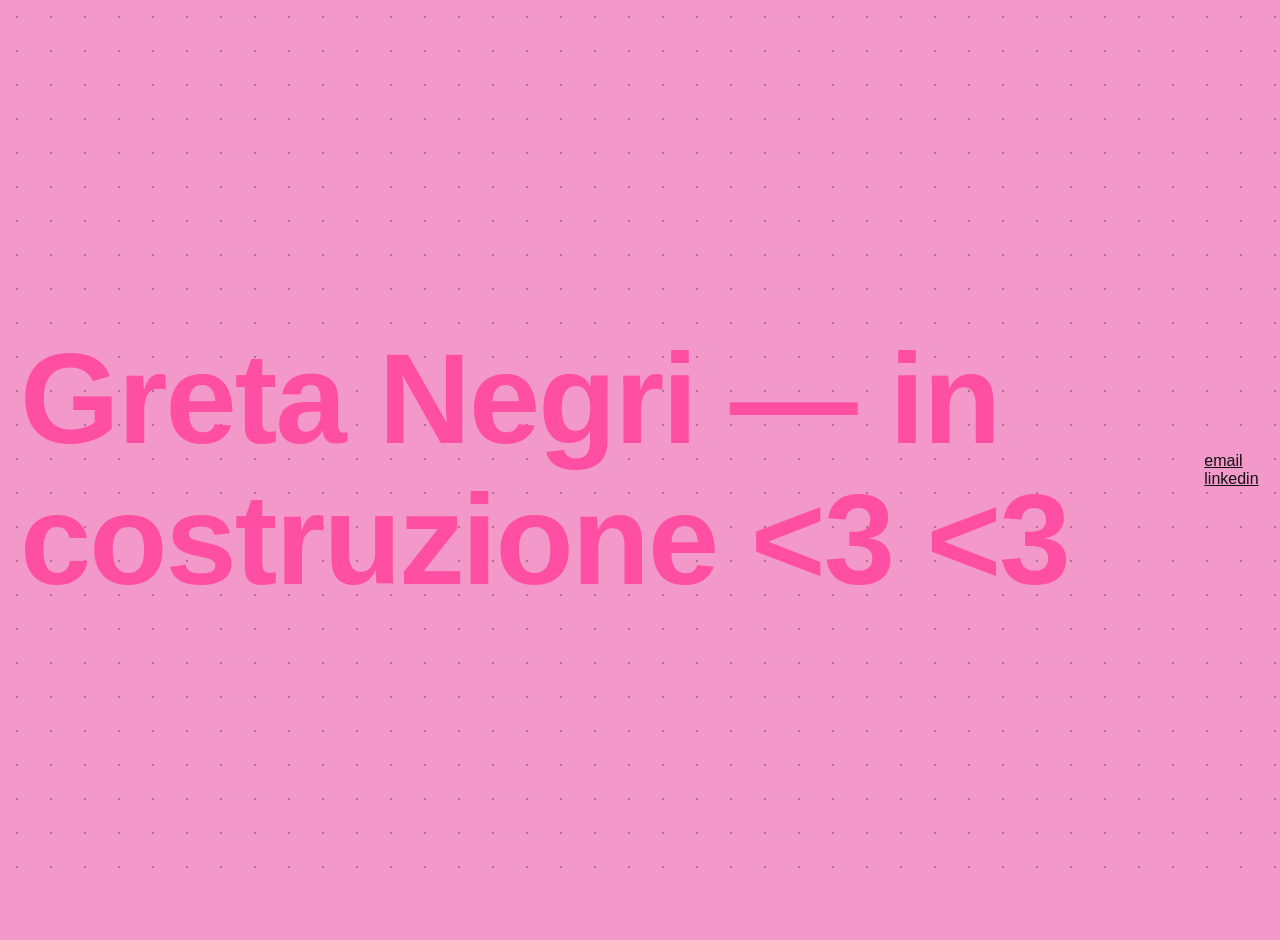
==== index.html @ 96a3d9b1 "pagina in costruzione" ====
<!doctype html>
<html lang="it">
  <head>
    <meta charset="UTF-8" />
    <meta name="viewport" content="width=device-width, initial-scale=1.0" />

    <link rel="stylesheet" href="./src/css/index.css" />
    <title>Greta Negri — in costruzione</title>

    <style>
      body {
        background-color: var(--color-pink-medium);
        color: var(--color-pink);
        font-weight: 500;
      }

      div {
        display: flex;
        align-items: center;
        justify-content: center;
        min-height: 100vh;
      }

      h1 {
        font-size: 8rem;
        letter-spacing: -0.015em;
        line-height: 1.1;
      }

      .contatti a {
        color: var(--color-text);

        transition: color 0.2s ease;
      }

      .contatti a:hover {
        color: var(--color-pink);
      }

      .contatti [aria-current="page"] {
        opacity: 0.5; /* la pagina corrente, smorzata */
      }

      @media (max-width: 600px) {
        h1 {
          font-size: 2rem;
        }
      }
    </style>
  </head>

  <body>
    <div>
      <h1>Greta Negri — in costruzione &lt;3 &lt;3</h1>
      <p class="contatti">
        <a href="mailto:gretanegri.dev@gmail.com">email</a>
        <a
          href="https://linkedin.com/in/gretanegri"
          target="_blank"
          rel="noopener"
          >linkedin</a
        >
      </p>
    </div>
  </body>
</html>
---- src/css/index.css ----
/* TOKENS */
:root {
  --color-bg: #f7f5f0;
  --color-text: #111111;
  --color-pink: #ff4fa3;
  --color-pink-light: #ffd6ec;
  --color-pink-medium: #f299c9;
  --color-muted: #8a8a85;
  --dot-color: var(--color-pink);
  --dot-halo: rgba(255, 79, 163, 0.5);
  --font-main: "Switzer", "Helvetica Neue", Helvetica, Arial, sans-serif;
  --indent: 8.75rem;
}

/* FONTS */
@font-face {
  font-family: "Switzer";
  src: url("../../assets/fonts/Switzer-Regular.woff2") format("woff2");
  font-weight: 400; /* Regular */
  font-style: normal;
  font-display: swap;
}
@font-face {
  font-family: "Switzer";
  src: url("../../assets/fonts/Switzer-Medium.woff2") format("woff2");
  font-weight: 500; /* Medium */
  font-style: normal;
  font-display: swap;
}

/* --- RESET --- */
*,
*::before,
*::after {
  box-sizing: border-box;
}

html {
  font-family: var(--font-main);
  margin: 20px;
  scroll-behavior: smooth;
}

body {
  margin: 0;
  padding: 0;
  background-color: var(--color-bg);
  background-image: radial-gradient(
    rgba(17, 17, 17, 0.3) 0.75px,
    transparent 0.75px
  );
  background-size: 34px 34px;
  background-attachment: fixed;
}

nav ul {
  list-style: none;
  padding: 0;
  margin: 0;
}

h1,
h2,
h3,
p,
figure {
  margin: 0;
}

::selection {
  background-color: var(--color-pink-light);
  color: var(--color-pink);
}

/* ---METADATA BAR --- */
.header-info {
  position: fixed;
  top: 20px;
  left: 20px;
  right: 20px;
  z-index: 10;
  mix-blend-mode: difference;
  text-decoration: none;
  color: var(--color-text);
}

.header-info p {
  max-width: 15rem;
  color: #fff;
}

/* SHARED: METADATA BAR + FOOTER */
.header-info,
.footer {
  display: flex;
  justify-content: space-between;
}

.header-info p,
.footer p {
  font-size: 0.5rem;
  line-height: 1.125;
  font-weight: 500;
  text-transform: uppercase;
}

/* --- BREADCRUMB --- */
.breadcrumb ol {
  list-style: none;
  margin: 0;
  padding: 0;
  display: flex;
  gap: 0.35em;
  margin-top: 2.5rem;
}

.breadcrumb li + li::before {
  content: "/";
  margin-right: 0.35em;
}

.breadcrumb {
  font-size: 0.75rem;
  font-weight: 500;
  text-transform: uppercase;
}

.breadcrumb a {
  color: var(--color-text);
  text-decoration: none;
  transition: color 0.2s ease;
}

.breadcrumb a:hover {
  color: var(--color-pink);
}

.breadcrumb [aria-current="page"] {
  opacity: 0.5; /* la pagina corrente, smorzata */
}

/* --- HERO LAYOUT--- */
.hero {
  display: grid;
  grid-template-columns: 1fr auto 1fr;
  grid-template-rows: auto auto;
  min-height: 100vh;
}

.hero .hero__title {
  grid-column: 1 / -1;
  grid-row: 1;
  z-index: 2;
}

.hero .hero__photo {
  grid-column: 2;
  grid-row: 1 / span 2;
  z-index: 1;
}

.hero .nav--index {
  grid-column: 1;
  grid-row: 2;
  margin-left: var(--indent);
}

/* --- HERO TITLE --- */
.hero__title {
  font-size: 3.75rem;
  line-height: 1.016;
  letter-spacing: -0.015em;
  font-weight: 500;
  margin-left: var(--indent);
  margin-top: 6rem;
  max-width: 72.5rem;
}

/* --- HERO PHOTO --- */
.hero__photo {
  width: 29.1875rem;
  height: 38.875rem;
  display: block;
  margin-top: 7rem;
}

/* --- NAV SHARED --- */
.nav {
  display: grid;
  grid-template-columns: 5.5rem 1fr;
  margin-left: var(--indent);
}

.nav__label {
  font-size: 2.125rem;
  line-height: 1.029;
  letter-spacing: -0.015em;
  font-weight: 400;
  align-self: self-start;
  justify-self: end;
}

.nav a {
  font-size: 3.75rem;
  line-height: 1;
  letter-spacing: -0.015em;
  font-weight: 500;
  color: var(--color-text);
  transition:
    color 0.2s ease,
    text-shadow 0.2s ease;
  display: block;
}

.nav a:hover {
  color: var(--color-pink);
  text-shadow: 0 0 16px rgba(255, 79, 163, 0.5);
}

/* --- NAV INDEX VARIANT --- */
.hero .nav--index {
  grid-column: 1;
  grid-row: 2;
}

.nav--index ul {
  display: flex;
  flex-direction: column;
  margin-top: 2rem;
}

/* --- NAV CONTACT VARIANT --- */
.nav--contacts {
  min-height: 100vh;
  align-items: start;
  padding-top: 6rem;
}

.nav--contacts ul {
  display: flex;
  margin-top: 2rem;
  align-items: baseline;
}

.nav--contacts a {
  display: inline-block;
}

.nav--contacts li:not(:last-child)::after {
  content: " / ";
  font-size: 4rem;
  margin: 0 0.5rem;
}

/* definisce il movimento (da dove parte → dove arriva) */
@keyframes rise {
  from {
    opacity: 0;
    transform: translateY(1rem); /* invisibile e 1rem più in basso */
  }
  to {
    opacity: 1;
    transform: translateY(0); /* visibile e in posizione */
  }
}

/* animation = applica il movimento a un elemento */
.hero__title,
.hero__photo,
.hero .nav--index {
  animation: rise 1s ease both;
}
/* "esegui rise, dura 0.7s, con easing morbido (ease), e both" */

/* animation-delay = fa partire ognuno un po' dopo → la cascata */
.hero__title {
  animation-delay: 0.05s;
}
.hero .nav--index {
  animation-delay: 0.2s;
}
.hero__photo {
  animation-delay: 0.35s;
}

@media (prefers-reduced-motion: reduce) {
  /* SE l'utente vuole meno movimento... */
  *,
  *::before,
  *::after {
    /* ...su tutti gli elementi... */
    animation: none !important; /* ...spegni le animazioni */
    transition: none !important;
  }
  .reveal-load {
    opacity: 1;
  }
}

@media (hover: hover) and (pointer: fine) {
  .cursor {
    position: fixed;
    top: 0;
    left: 0;
    width: 24px;
    height: 24px;
    border-radius: 50%; /* cerchio */
    background: #fff;
    mix-blend-mode: difference; /* inverte sopra ciò che c'è dietro */
    pointer-events: none; /* ← FONDAMENTALE: non blocca i click */
    transform: translate(-50%, -50%); /* centra il cerchio sulla punta */
    z-index: 9999; /* sopra tutto */
    transition:
      width 0.25s ease,
      height 0.25s ease;
  }
}

.cursor--hover {
  width: 56px;
  height: 56px;
}

/* --- STATUS DOT --- */
.dot {
  display: inline-block;
  width: 0.4em;
  height: 0.4em;
  border-radius: 50%;
  background: var(--dot-color);
  margin-right: 0.4em;
  vertical-align: middle;
  animation: pulse 2.4s ease-out infinite;
}

@keyframes pulse {
  0% {
    box-shadow: 0 0 0 0 var(--dot-halo);
  }
  60% {
    box-shadow: 0 0 0 0.7em transparent;
  }
  100% {
    box-shadow: 0 0 0 0 transparent;
  }
}

/* --- PAGE TRANSITION --- */
.page-transition {
  position: fixed;
  inset: 0;
  z-index: 10000;
  background: var(--color-pink);
  transform: translateY(100%);
  pointer-events: none;
  transition: transform 0.6s cubic-bezier(0.7, 0, 0.3, 1);
  animation: reveal 0.6s cubic-bezier(0.7, 0, 0.3, 1);
}

@keyframes reveal {
  from {
    transform: translateY(0); /* copre lo schermo */
  }
  to {
    transform: translateY(-100%); /* sale e se ne va, sopra */
  }
}

.page-transition.is-active {
  transform: translateY(0);
}

/* ============================================================= */
/* --- RESPONSIVE (desktop-first: si applica SOTTO le soglie) --- */
/* ============================================================= */

/* --- TABLET: sotto i 900px --- */
@media (max-width: 900px) {
  :root {
    --indent: 3rem; /* meno margine di rientro su schermo medio */
  }

  /* BARRA METADATA + FOOTER: vanno a capo invece di schiacciarsi */
  .header-info,
  .footer {
    flex-wrap: wrap;
    justify-content: flex-start;
    gap: 0.35rem 1.5rem;
  }

  /* HERO: da 3 colonne a colonna singola (titolo → foto → nav) */
  .hero {
    grid-template-columns: 1fr;
    grid-template-rows: auto auto auto;
    min-height: auto;
    gap: 2rem;
  }
  .hero .hero__title {
    grid-column: 1;
    grid-row: 1;
    font-size: 2.75rem;
    margin-top: 7rem;
    max-width: 100%;
  }
  .hero .hero__photo {
    grid-column: 1;
    grid-row: 2;
    width: 100%;
    max-width: 22rem;
    height: auto;
    margin-top: 0;
  }
  .hero .nav--index {
    grid-column: 1;
    grid-row: 3;
  }

  /* NAV: dimensioni più contenute */
  .nav a {
    font-size: 2.75rem;
  }
  .nav__label {
    font-size: 1.5rem;
  }

  /* CONTATTI: mandano a capo invece di sfondare */
  .nav--contacts {
    min-height: auto;
    padding-top: 4rem;
    padding-bottom: 4rem;
  }
  .nav--contacts ul {
    flex-wrap: wrap;
    row-gap: 0.5rem;
  }
}

/* --- MOBILE: sotto i 600px --- */
@media (max-width: 600px) {
  :root {
    --indent: 0rem; /* il rientro sparisce, resta il margine di 20px dell'html */
  }

  .header-info p {
    max-width: none; /* liberi di occupare la riga quando vanno a capo */
  }

  /* HERO */
  .hero .hero__title {
    font-size: 2.125rem;
    margin-top: 8rem; /* lascia spazio alla barra metadata che va a capo */
  }
  .hero .hero__photo {
    max-width: 100%;
  }

  /* NAV: label sopra, voci sotto */
  .nav {
    grid-template-columns: 1fr;
  }
  .nav__label {
    justify-self: start;
    margin-bottom: 0.5rem;
  }
  .nav a {
    font-size: 2.125rem;
  }

  /* CONTATTI: separatori "/" più piccoli, coerenti col testo ridotto */
  .nav--contacts li:not(:last-child)::after {
    font-size: 2.125rem;
  }
}
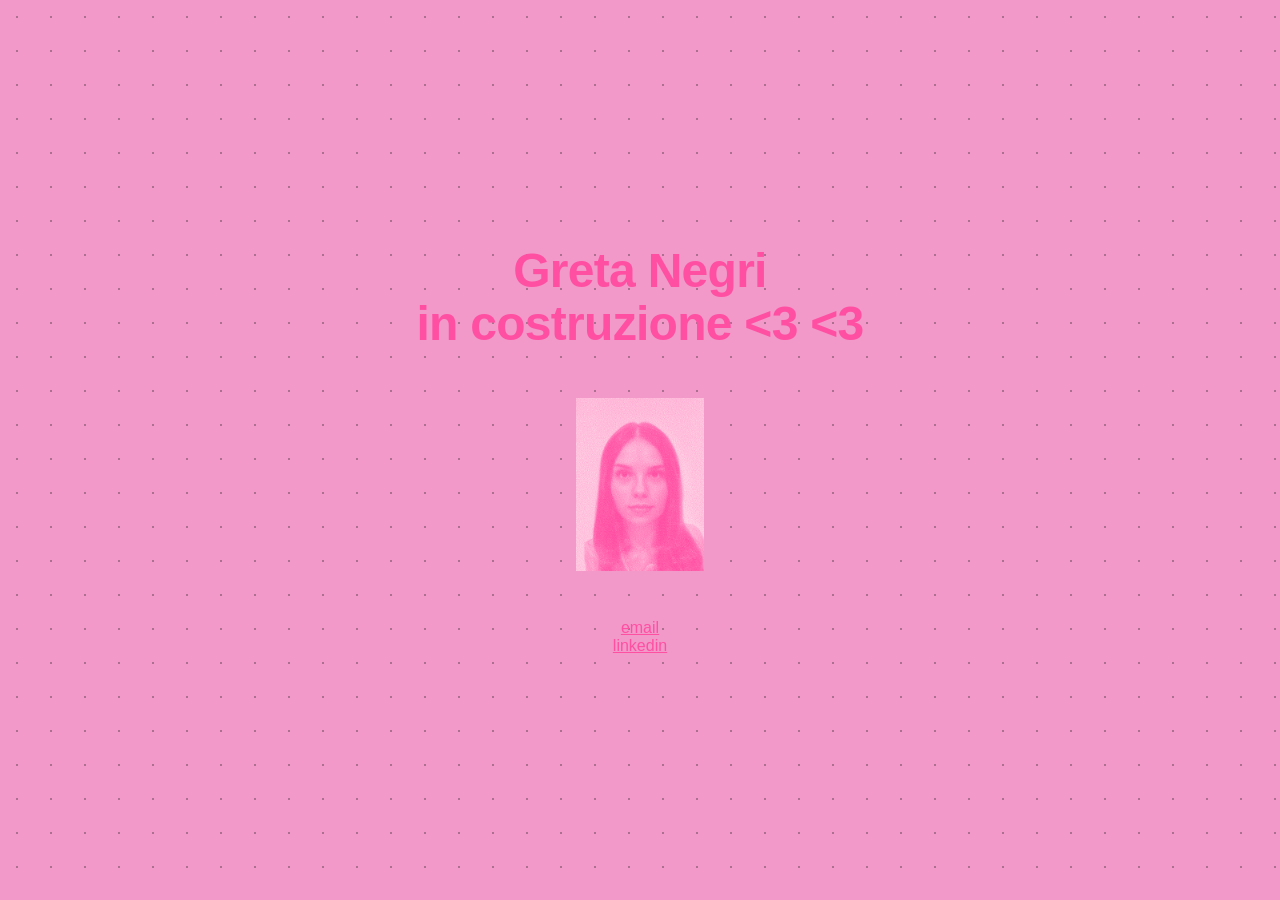
==== commit ffbcd705: "aggiorna pagina in costruzione: foto, contatti e layout" ====
--- a/index.html
+++ b/index.html
@@ -8,7 +8,12 @@
     <title>Greta Negri — in costruzione</title>
 
     <style>
+      html {
+        margin: 0;
+      }
+
       body {
+        margin: 0;
         background-color: var(--color-pink-medium);
         color: var(--color-pink);
         font-weight: 500;
@@ -16,34 +21,45 @@
 
       div {
         display: flex;
+        flex-direction: column;
         align-items: center;
         justify-content: center;
+        gap: 3rem;
         min-height: 100vh;
+        text-align: center;
+      }
+
+      .contatti {
+        display: flex;
+        flex-direction: column;
+        align-items: center;
       }
 
       h1 {
-        font-size: 8rem;
+        font-size: 3rem;
         letter-spacing: -0.015em;
         line-height: 1.1;
       }
 
+      img {
+        width: 10%;
+      }
       .contatti a {
-        color: var(--color-text);
-
-        transition: color 0.2s ease;
+        color: var(--color-pink);
+        transition: text-shadow 0.2s ease;
       }
 
       .contatti a:hover {
-        color: var(--color-pink);
-      }
-
-      .contatti [aria-current="page"] {
-        opacity: 0.5; /* la pagina corrente, smorzata */
+        text-shadow: 0 0 16px rgba(255, 255, 255, 0.8);
       }
 
       @media (max-width: 600px) {
         h1 {
           font-size: 2rem;
+        }
+
+        img {
+          width: 30%;
         }
       }
     </style>
@@ -51,7 +67,11 @@
 
   <body>
     <div>
-      <h1>Greta Negri — in costruzione &lt;3 &lt;3</h1>
+      <h1>
+        Greta Negri <br />
+        in costruzione &lt;3 &lt;3
+      </h1>
+      <img src="./assets/img/index-photo.png" alt="" />
       <p class="contatti">
         <a href="mailto:gretanegri.dev@gmail.com">email</a>
         <a
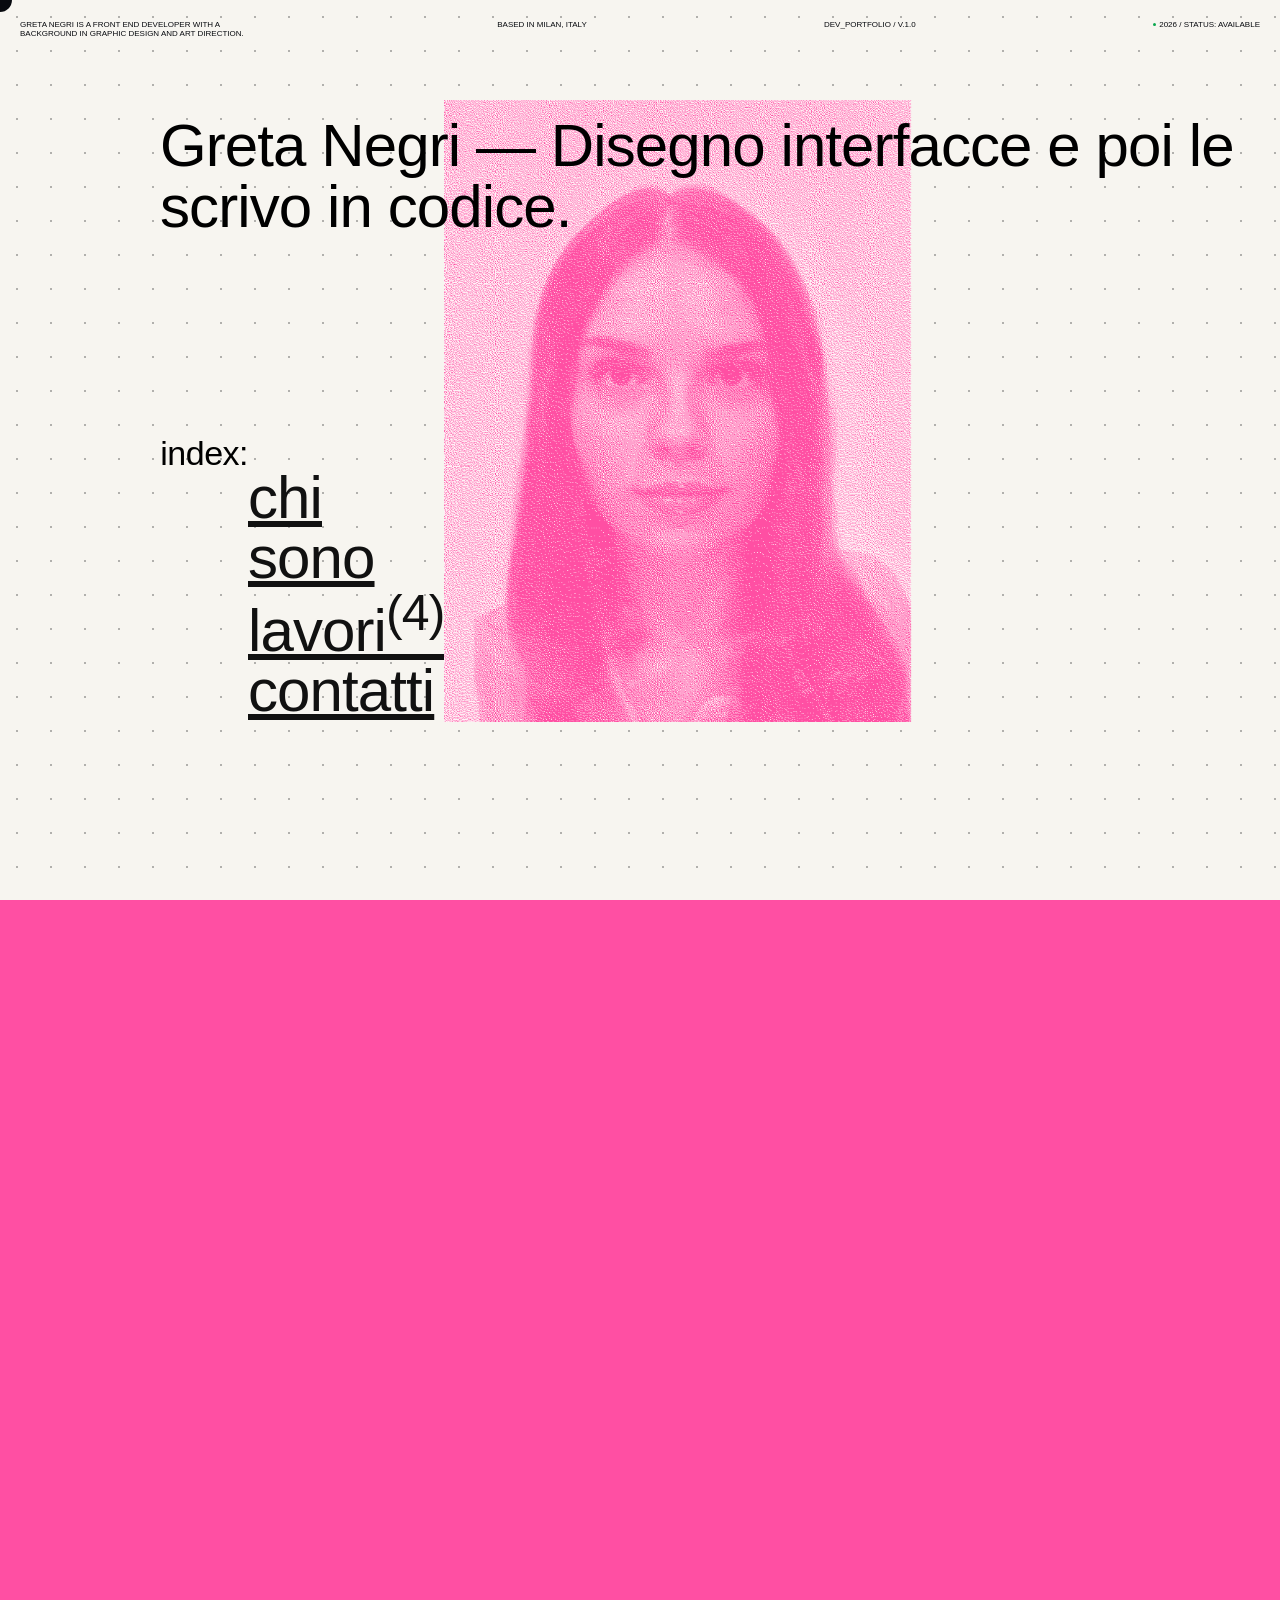
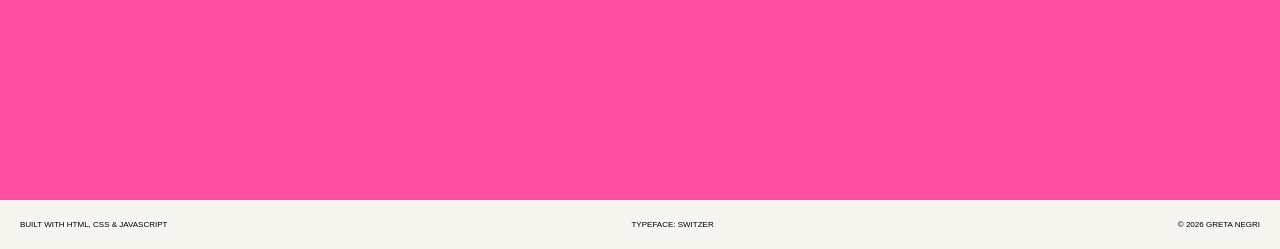
==== commit 1fb01a56: "ho iniziato mobile responsive" ====
--- a/index.html
+++ b/index.html
@@ -3,84 +3,94 @@
   <head>
     <meta charset="UTF-8" />
     <meta name="viewport" content="width=device-width, initial-scale=1.0" />
+    <title>Greta Negri — Front-end Developer</title>
+
+    <link
+      rel="preload"
+      href="./assets/fonts/Switzer-Regular.woff2"
+      as="font"
+      type="font/woff2"
+      crossorigin
+    />
+    <link
+      rel="preload"
+      href="./assets/fonts/Switzer-Medium.woff2"
+      as="font"
+      type="font/woff2"
+      crossorigin
+    />
 
     <link rel="stylesheet" href="./src/css/index.css" />
-    <title>Greta Negri — in costruzione</title>
-
-    <style>
-      html {
-        margin: 0;
-      }
-
-      body {
-        margin: 0;
-        background-color: var(--color-pink-medium);
-        color: var(--color-pink);
-        font-weight: 500;
-      }
-
-      div {
-        display: flex;
-        flex-direction: column;
-        align-items: center;
-        justify-content: center;
-        gap: 3rem;
-        min-height: 100vh;
-        text-align: center;
-      }
-
-      .contatti {
-        display: flex;
-        flex-direction: column;
-        align-items: center;
-      }
-
-      h1 {
-        font-size: 3rem;
-        letter-spacing: -0.015em;
-        line-height: 1.1;
-      }
-
-      img {
-        width: 10%;
-      }
-      .contatti a {
-        color: var(--color-pink);
-        transition: text-shadow 0.2s ease;
-      }
-
-      .contatti a:hover {
-        text-shadow: 0 0 16px rgba(255, 255, 255, 0.8);
-      }
-
-      @media (max-width: 600px) {
-        h1 {
-          font-size: 2rem;
-        }
-
-        img {
-          width: 30%;
-        }
-      }
-    </style>
   </head>
 
   <body>
-    <div>
-      <h1>
-        Greta Negri <br />
-        in costruzione &lt;3 &lt;3
-      </h1>
-      <img src="./assets/img/index-photo.png" alt="" />
-      <p class="contatti">
-        <a href="mailto:gretanegri.dev@gmail.com">email</a>
-        <a
-          href="https://linkedin.com/in/gretanegri"
-          target="_blank"
-          rel="noopener"
-          >linkedin</a
-        >
-      </p>
-    </div>
+    <div class="page-transition" aria-hidden="true"></div>
+    <header id="main-header">
+      <div class="header-info">
+        <p>
+          Greta negri is a front end developer with a background in graphic
+          design and art direction.
+        </p>
+        <p>Based in milan, italy</p>
+        <p>dev_portfolio / v.1.0</p>
+        <p>
+          <span class="dot" aria-hidden="true"></span>2026 / status: available
+        </p>
+      </div>
+      <div class="hero">
+        <h1 class="hero__title">
+          Greta Negri — Disegno interfacce e poi le scrivo in codice.
+        </h1>
+        <img
+          class="hero__photo"
+          src="./assets/img/index-photo.png"
+          alt="Greta Negri"
+        />
+        <nav class="nav nav--index">
+          <p class="nav__label">Index:</p>
+          <ul>
+            <li><a href="chi-sono.html">Chi sono</a></li>
+            <li>
+              <a href="lavori.html">Lavori<sup>(4)</sup></a>
+            </li>
+            <li><a href="#contacts">Contatti</a></li>
+          </ul>
+        </nav>
+      </div>
+
+      <nav class="nav nav--contacts" id="contacts">
+        <p class="nav__label">Contatti:</p>
+        <ul>
+          <li>
+            <a href="./assets/docs/cv.pdf" target="_blank" rel="noopener">cv</a>
+          </li>
+          <li>
+            <a
+              href="https://github.com/gretanegrii"
+              target="_blank"
+              rel="noopener"
+              >GitHub</a
+            >
+          </li>
+          <li>
+            <a
+              href="https://linkedin.com/in/gretanegri"
+              target="_blank"
+              rel="noopener"
+              >LinkedIn</a
+            >
+          </li>
+          <li><a href="mailto:gretanegri.dev@gmail.com">Email</a></li>
+        </ul>
+      </nav>
+    </header>
+
+    <footer class="footer">
+      <p>Built with HTML, CSS &amp; JavaScript</p>
+      <p>Typeface: Switzer</p>
+      <p>© 2026 Greta Negri</p>
+    </footer>
+    <div class="cursor" aria-hidden="true"></div>
+    <script src="./src/js/main.js"></script>
   </body>
 </html>
--- a/src/css/index.css
+++ b/src/css/index.css
@@ -1,4 +1,4 @@
-/* TOKENS */
+/* -------------------------------------------TOKENS------------------------------------------- */
 :root {
   --color-bg: #f7f5f0;
   --color-text: #111111;
@@ -12,23 +12,23 @@
   --indent: 8.75rem;
 }
 
-/* FONTS */
+/* -------------------------------------------FONTS------------------------------------------- */
 @font-face {
   font-family: "Switzer";
   src: url("../../assets/fonts/Switzer-Regular.woff2") format("woff2");
-  font-weight: 400; /* Regular */
+  font-weight: 400;
   font-style: normal;
   font-display: swap;
 }
 @font-face {
   font-family: "Switzer";
   src: url("../../assets/fonts/Switzer-Medium.woff2") format("woff2");
-  font-weight: 500; /* Medium */
+  font-weight: 500;
   font-style: normal;
   font-display: swap;
 }
 
-/* --- RESET --- */
+/* -------------------------------------------RESET------------------------------------------- */
 *,
 *::before,
 *::after {
@@ -72,7 +72,7 @@
   color: var(--color-pink);
 }
 
-/* ---METADATA BAR --- */
+/* ---------------------------------------METADATA BAR--------------------------------------- */
 .header-info {
   position: fixed;
   top: 20px;
@@ -89,7 +89,7 @@
   color: #fff;
 }
 
-/* SHARED: METADATA BAR + FOOTER */
+/* --------------------------------------METADATA + FOOTER------------------------------------- */
 .header-info,
 .footer {
   display: flex;
@@ -104,7 +104,7 @@
   text-transform: uppercase;
 }
 
-/* --- BREADCRUMB --- */
+/* -------------------------------------------BREADCRUMB------------------------------------------- */
 .breadcrumb ol {
   list-style: none;
   margin: 0;
@@ -135,11 +135,7 @@
   color: var(--color-pink);
 }
 
-.breadcrumb [aria-current="page"] {
-  opacity: 0.5; /* la pagina corrente, smorzata */
-}
-
-/* --- HERO LAYOUT--- */
+/* -------------------------------------------HERO------------------------------------------- */
 .hero {
   display: grid;
   grid-template-columns: 1fr auto 1fr;
@@ -181,11 +177,12 @@
   width: 29.1875rem;
   height: 38.875rem;
   display: block;
-  margin-top: 7rem;
+  margin-top: 5rem;
 }
 
 /* --- NAV SHARED --- */
 .nav {
+  text-transform: lowercase;
   display: grid;
   grid-template-columns: 5.5rem 1fr;
   margin-left: var(--indent);
@@ -373,101 +370,8 @@
 /* ============================================================= */
 /* --- RESPONSIVE (desktop-first: si applica SOTTO le soglie) --- */
 /* ============================================================= */
-
-/* --- TABLET: sotto i 900px --- */
-@media (max-width: 900px) {
-  :root {
-    --indent: 3rem; /* meno margine di rientro su schermo medio */
-  }
-
-  /* BARRA METADATA + FOOTER: vanno a capo invece di schiacciarsi */
-  .header-info,
-  .footer {
-    flex-wrap: wrap;
-    justify-content: flex-start;
-    gap: 0.35rem 1.5rem;
-  }
-
-  /* HERO: da 3 colonne a colonna singola (titolo → foto → nav) */
-  .hero {
-    grid-template-columns: 1fr;
-    grid-template-rows: auto auto auto;
-    min-height: auto;
-    gap: 2rem;
-  }
-  .hero .hero__title {
-    grid-column: 1;
-    grid-row: 1;
-    font-size: 2.75rem;
-    margin-top: 7rem;
-    max-width: 100%;
-  }
-  .hero .hero__photo {
-    grid-column: 1;
-    grid-row: 2;
-    width: 100%;
-    max-width: 22rem;
-    height: auto;
-    margin-top: 0;
-  }
-  .hero .nav--index {
-    grid-column: 1;
-    grid-row: 3;
-  }
-
-  /* NAV: dimensioni più contenute */
-  .nav a {
-    font-size: 2.75rem;
-  }
-  .nav__label {
-    font-size: 1.5rem;
-  }
-
-  /* CONTATTI: mandano a capo invece di sfondare */
-  .nav--contacts {
-    min-height: auto;
-    padding-top: 4rem;
-    padding-bottom: 4rem;
-  }
-  .nav--contacts ul {
-    flex-wrap: wrap;
-    row-gap: 0.5rem;
-  }
-}
-
-/* --- MOBILE: sotto i 600px --- */
 @media (max-width: 600px) {
-  :root {
-    --indent: 0rem; /* il rientro sparisce, resta il margine di 20px dell'html */
-  }
-
-  .header-info p {
-    max-width: none; /* liberi di occupare la riga quando vanno a capo */
-  }
-
-  /* HERO */
-  .hero .hero__title {
-    font-size: 2.125rem;
-    margin-top: 8rem; /* lascia spazio alla barra metadata che va a capo */
-  }
-  .hero .hero__photo {
-    max-width: 100%;
-  }
-
-  /* NAV: label sopra, voci sotto */
-  .nav {
-    grid-template-columns: 1fr;
-  }
-  .nav__label {
-    justify-self: start;
-    margin-bottom: 0.5rem;
-  }
-  .nav a {
-    font-size: 2.125rem;
-  }
-
-  /* CONTATTI: separatori "/" più piccoli, coerenti col testo ridotto */
-  .nav--contacts li:not(:last-child)::after {
-    font-size: 2.125rem;
-  }
-}
+  .hero__title {
+    font-size: 1rem;
+  }
+}
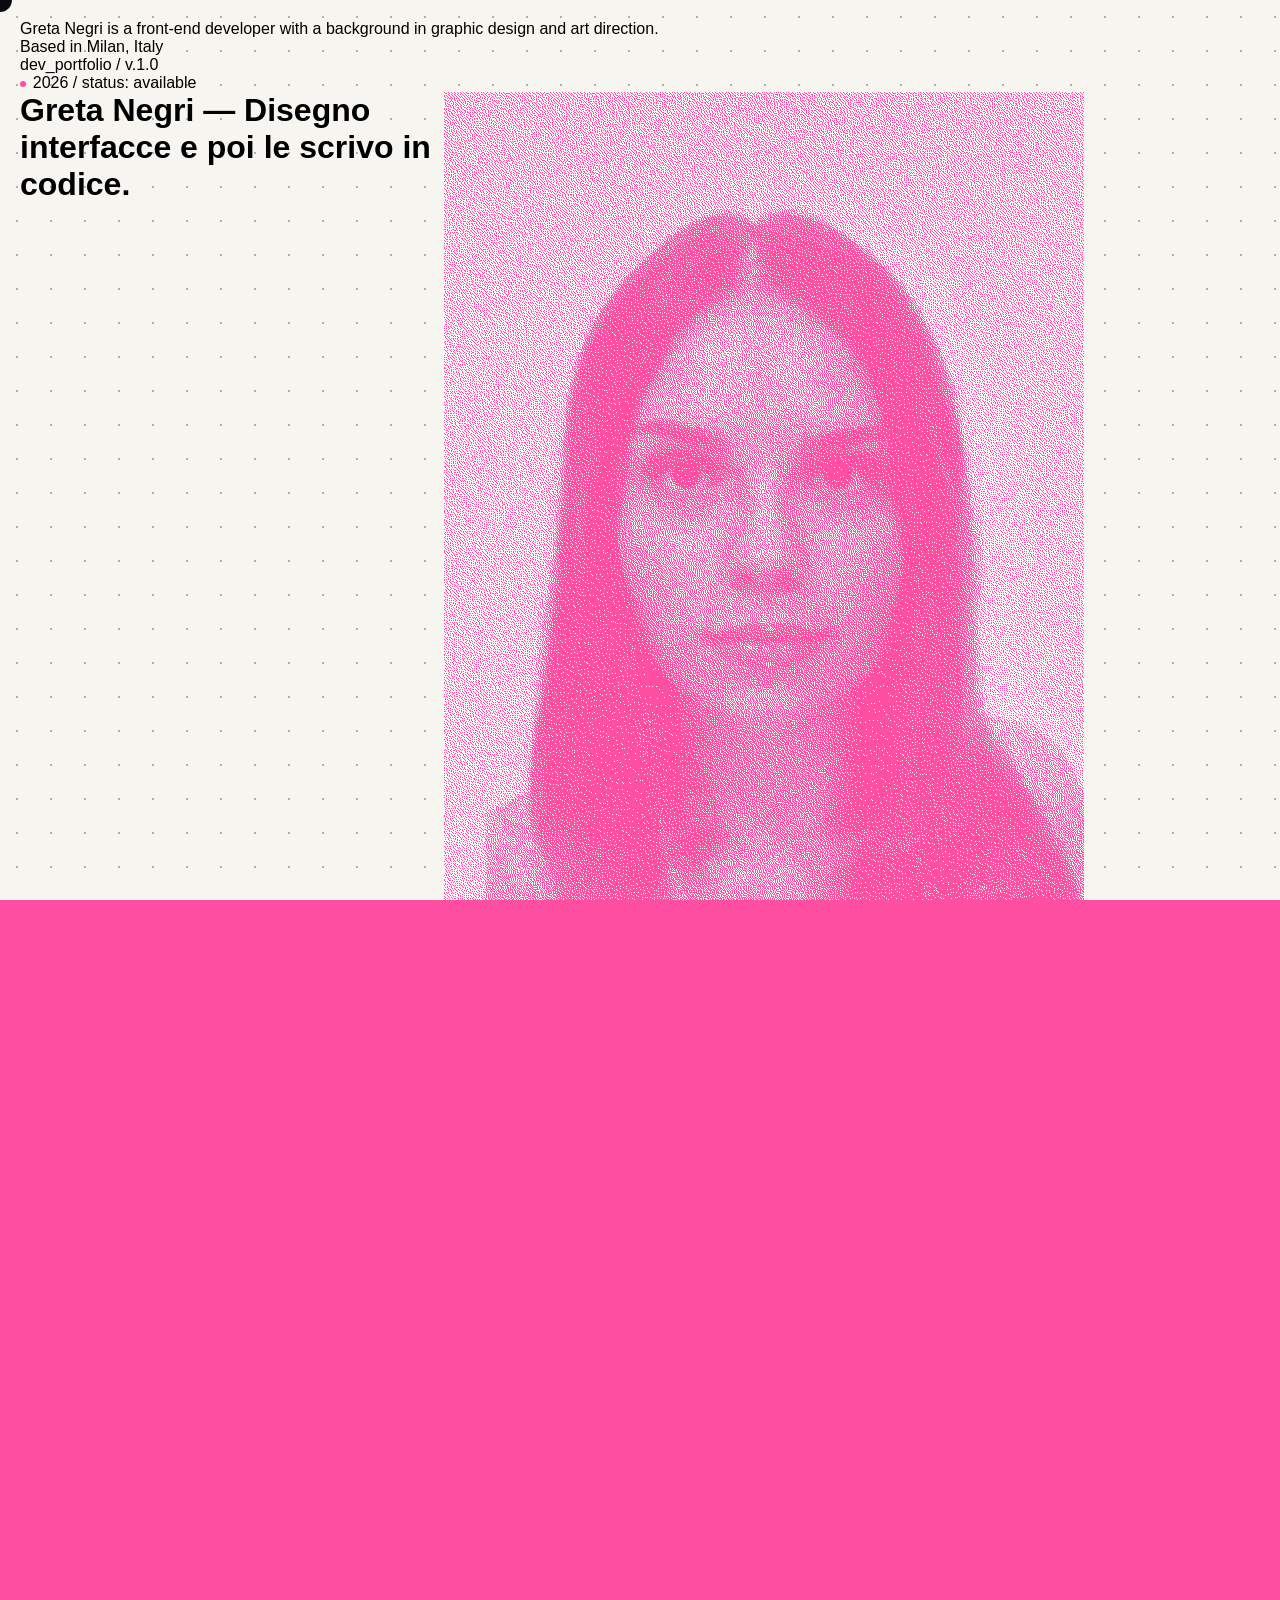
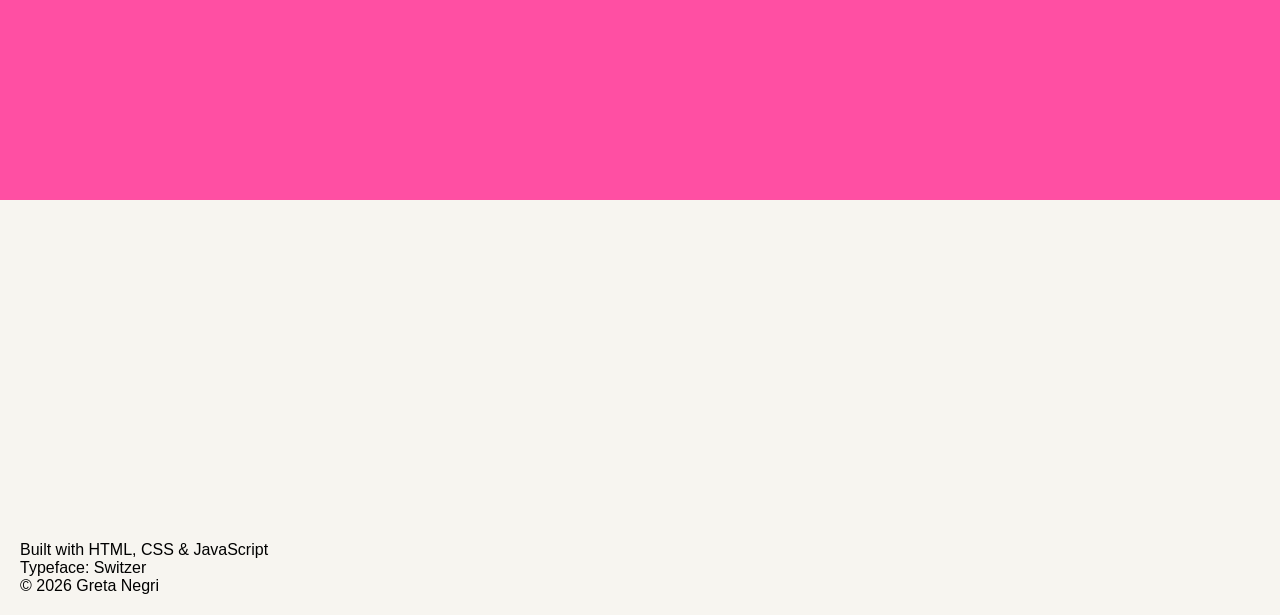
==== commit 82bf94fd: "Riordino HTML semantico: main, address, lang, breadcrumb, meta/OG, favicon; rinomina nav in link-lis" ====
--- a/index.html
+++ b/index.html
@@ -4,6 +4,32 @@
     <meta charset="UTF-8" />
     <meta name="viewport" content="width=device-width, initial-scale=1.0" />
     <title>Greta Negri — Front-end Developer</title>
+
+    <meta
+      name="description"
+      content="Portfolio di Greta Negri — front-end developer con background in graphic design e art direction, a Milano. Disegno interfacce e le scrivo in codice."
+    />
+    <meta name="author" content="Greta Negri" />
+
+    <!-- Favicon -->
+    <link rel="icon" type="image/png" href="./assets/img/favicon.png" />
+    <link rel="apple-touch-icon" href="./assets/img/apple-touch-icon.png" />
+
+    <!-- Open Graph (WhatsApp, LinkedIn, Telegram, Substack) -->
+    <meta property="og:type" content="website" />
+    <meta property="og:url" content="https://portfolio-gretanegri.vercel.app/" />
+    <meta
+      property="og:title"
+      content="Greta Negri — Front-end Developer"
+    />
+    <meta
+      property="og:description"
+      content="Disegno interfacce e poi le scrivo in codice. Front-end developer con background in graphic design, a Milano."
+    />
+    <meta
+      property="og:image"
+      content="https://portfolio-gretanegri.vercel.app/assets/img/index-photo.png"
+    />
 
     <link
       rel="preload"
@@ -25,44 +51,45 @@
 
   <body>
     <div class="page-transition" aria-hidden="true"></div>
-    <header id="main-header">
-      <div class="header-info">
-        <p>
-          Greta negri is a front end developer with a background in graphic
-          design and art direction.
-        </p>
-        <p>Based in milan, italy</p>
-        <p>dev_portfolio / v.1.0</p>
-        <p>
-          <span class="dot" aria-hidden="true"></span>2026 / status: available
-        </p>
-      </div>
+    <header>
+      <p lang="en">
+        Greta Negri is a front-end developer with a background in graphic design
+        and art direction.
+      </p>
+      <p lang="en">Based in Milan, Italy</p>
+      <p>dev_portfolio / v.1.0</p>
+      <p lang="en">
+        <span class="dot" aria-hidden="true"></span>2026 / status: available
+      </p>
+    </header>
+
+    <main>
       <div class="hero">
-        <h1 class="hero__title">
-          Greta Negri — Disegno interfacce e poi le scrivo in codice.
-        </h1>
+        <h1>Greta Negri — Disegno interfacce e poi le scrivo in codice.</h1>
         <img
-          class="hero__photo"
           src="./assets/img/index-photo.png"
-          alt="Greta Negri"
+          alt="Ritratto di Greta Negri"
+          width="640"
+          height="864"
         />
-        <nav class="nav nav--index">
-          <p class="nav__label">Index:</p>
+
+        <nav class="link-list link-list--index" aria-label="Index">
+          <p class="link-list__label">Index:</p>
           <ul>
             <li><a href="chi-sono.html">Chi sono</a></li>
             <li>
-              <a href="lavori.html">Lavori<sup>(4)</sup></a>
+              <a href="lavori.html">Lavori<sup>(2)</sup></a>
             </li>
             <li><a href="#contacts">Contatti</a></li>
           </ul>
         </nav>
       </div>
 
-      <nav class="nav nav--contacts" id="contacts">
-        <p class="nav__label">Contatti:</p>
+      <address class="link-list link-list--contacts" id="contacts">
+        <p class="link-list__label">Contatti:</p>
         <ul>
           <li>
-            <a href="./assets/docs/cv.pdf" target="_blank" rel="noopener">cv</a>
+            <a href="./assets/docs/cv.pdf" target="_blank" rel="noopener">CV</a>
           </li>
           <li>
             <a
@@ -82,15 +109,16 @@
           </li>
           <li><a href="mailto:gretanegri.dev@gmail.com">Email</a></li>
         </ul>
-      </nav>
-    </header>
+      </address>
+    </main>
 
-    <footer class="footer">
-      <p>Built with HTML, CSS &amp; JavaScript</p>
-      <p>Typeface: Switzer</p>
+    <footer>
+      <p lang="en">Built with HTML, CSS &amp; JavaScript</p>
+      <p lang="en">Typeface: Switzer</p>
       <p>© 2026 Greta Negri</p>
     </footer>
     <div class="cursor" aria-hidden="true"></div>
+
     <script src="./src/js/main.js"></script>
   </body>
 </html>
--- a/src/css/index.css
+++ b/src/css/index.css
@@ -53,7 +53,7 @@
   background-attachment: fixed;
 }
 
-nav ul {
+.link-list ul {
   list-style: none;
   padding: 0;
   margin: 0;
@@ -155,7 +155,7 @@
   z-index: 1;
 }
 
-.hero .nav--index {
+.hero .link-list--index {
   grid-column: 1;
   grid-row: 2;
   margin-left: var(--indent);
@@ -172,23 +172,28 @@
   max-width: 72.5rem;
 }
 
+.hero__title.mobile-1,
+.hero__title.mobile-2 {
+  display: none;
+}
+
 /* --- HERO PHOTO --- */
 .hero__photo {
-  width: 29.1875rem;
-  height: 38.875rem;
+  width: 30rem;
+  height: auto;
   display: block;
   margin-top: 5rem;
 }
 
 /* --- NAV SHARED --- */
-.nav {
+.link-list {
   text-transform: lowercase;
   display: grid;
   grid-template-columns: 5.5rem 1fr;
   margin-left: var(--indent);
 }
 
-.nav__label {
+.link-list__label {
   font-size: 2.125rem;
   line-height: 1.029;
   letter-spacing: -0.015em;
@@ -197,7 +202,7 @@
   justify-self: end;
 }
 
-.nav a {
+.link-list a {
   font-size: 3.75rem;
   line-height: 1;
   letter-spacing: -0.015em;
@@ -209,41 +214,41 @@
   display: block;
 }
 
-.nav a:hover {
+.link-list a:hover {
   color: var(--color-pink);
   text-shadow: 0 0 16px rgba(255, 79, 163, 0.5);
 }
 
 /* --- NAV INDEX VARIANT --- */
-.hero .nav--index {
+.hero .link-list--index {
   grid-column: 1;
   grid-row: 2;
 }
 
-.nav--index ul {
+.link-list--index ul {
   display: flex;
   flex-direction: column;
   margin-top: 2rem;
 }
 
 /* --- NAV CONTACT VARIANT --- */
-.nav--contacts {
+.link-list--contacts {
   min-height: 100vh;
   align-items: start;
   padding-top: 6rem;
 }
 
-.nav--contacts ul {
+.link-list--contacts ul {
   display: flex;
   margin-top: 2rem;
   align-items: baseline;
 }
 
-.nav--contacts a {
+.link-list--contacts a {
   display: inline-block;
 }
 
-.nav--contacts li:not(:last-child)::after {
+.link-list--contacts li:not(:last-child)::after {
   content: " / ";
   font-size: 4rem;
   margin: 0 0.5rem;
@@ -264,7 +269,7 @@
 /* animation = applica il movimento a un elemento */
 .hero__title,
 .hero__photo,
-.hero .nav--index {
+.hero .link-list--index {
   animation: rise 1s ease both;
 }
 /* "esegui rise, dura 0.7s, con easing morbido (ease), e both" */
@@ -273,7 +278,7 @@
 .hero__title {
   animation-delay: 0.05s;
 }
-.hero .nav--index {
+.hero .link-list--index {
   animation-delay: 0.2s;
 }
 .hero__photo {
@@ -371,7 +376,32 @@
 /* --- RESPONSIVE (desktop-first: si applica SOTTO le soglie) --- */
 /* ============================================================= */
 @media (max-width: 600px) {
-  .hero__title {
-    font-size: 1rem;
-  }
-}
+  .footer,
+  .link-list__label {
+    display: none;
+  }
+
+  .link-list--index a,
+  .link-list--contacts a {
+    font-size: 0.75rem;
+  }
+
+  .link-list--index ul,
+  .link-list--contacts ul {
+    align-items: center;
+    text-align: center;
+  }
+
+  .hero__title.mobile-1,
+  .hero__title.mobile-2 {
+    display: block;
+    align-items: center;
+    text-align: center;
+    font-size: 2rem;
+  }
+
+  .hero__photo {
+    width: 40vw;
+    height: auto;
+  }
+}
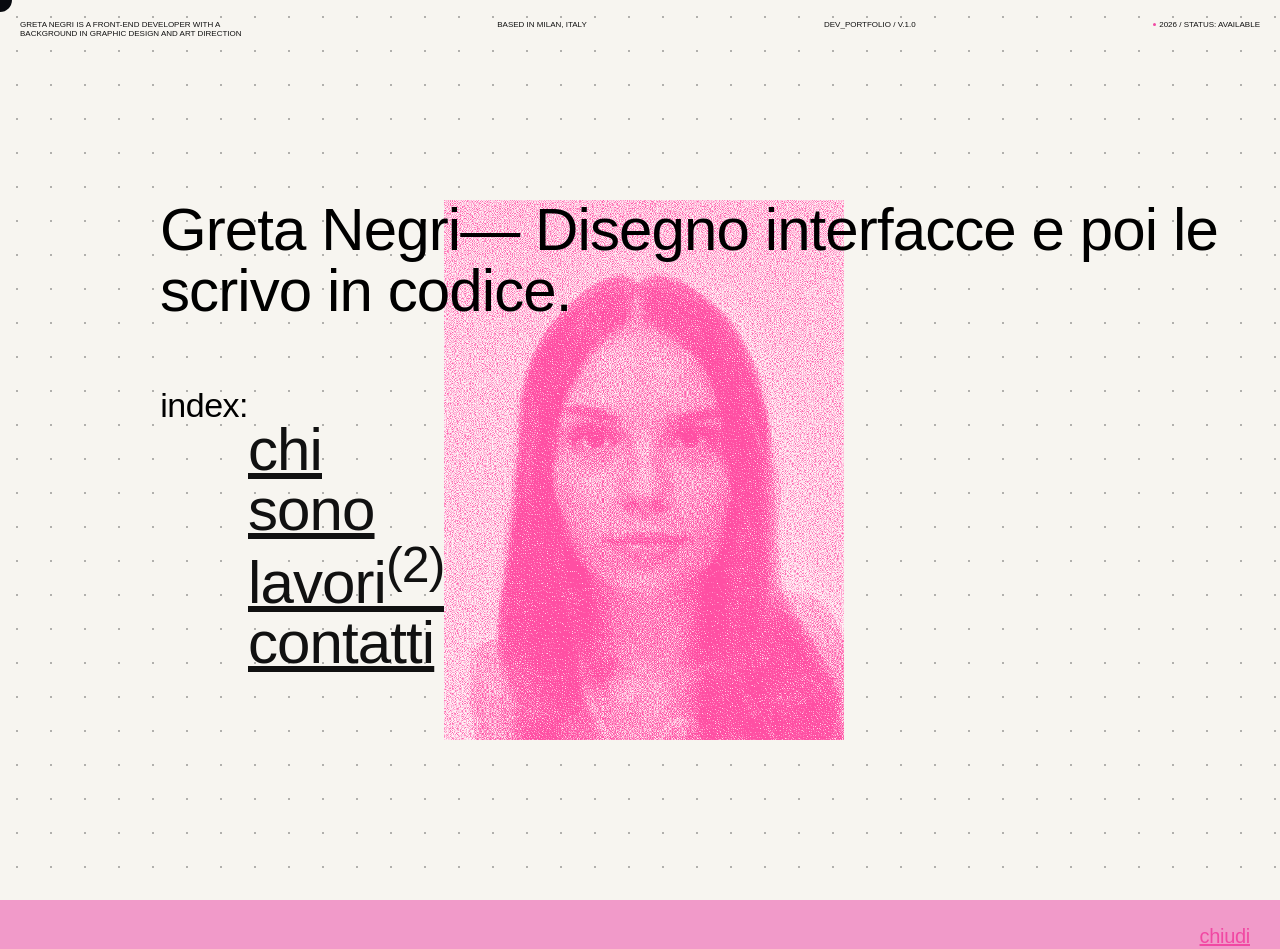
==== commit 21b08db8: "Contact overlay + rebuild work page - Replace contact page with a fuchsia slide-up overlay (button +" ====
--- a/index.html
+++ b/index.html
@@ -3,6 +3,7 @@
   <head>
     <meta charset="UTF-8" />
     <meta name="viewport" content="width=device-width, initial-scale=1.0" />
+    <meta name="theme-color" content="#f7f5f0" />
     <title>Greta Negri — Front-end Developer</title>
 
     <meta
@@ -11,17 +12,15 @@
     />
     <meta name="author" content="Greta Negri" />
 
-    <!-- Favicon -->
     <link rel="icon" type="image/png" href="./assets/img/favicon.png" />
     <link rel="apple-touch-icon" href="./assets/img/apple-touch-icon.png" />
 
-    <!-- Open Graph (WhatsApp, LinkedIn, Telegram, Substack) -->
     <meta property="og:type" content="website" />
-    <meta property="og:url" content="https://portfolio-gretanegri.vercel.app/" />
     <meta
-      property="og:title"
-      content="Greta Negri — Front-end Developer"
+      property="og:url"
+      content="https://portfolio-gretanegri.vercel.app/"
     />
+    <meta property="og:title" content="Greta Negri — Front-end Developer" />
     <meta
       property="og:description"
       content="Disegno interfacce e poi le scrivo in codice. Front-end developer con background in graphic design, a Milano."
@@ -46,15 +45,15 @@
       crossorigin
     />
 
+    <link rel="stylesheet" href="./src/css/base.css" />
     <link rel="stylesheet" href="./src/css/index.css" />
   </head>
 
   <body>
-    <div class="page-transition" aria-hidden="true"></div>
     <header>
       <p lang="en">
         Greta Negri is a front-end developer with a background in graphic design
-        and art direction.
+        and art direction
       </p>
       <p lang="en">Based in Milan, Italy</p>
       <p>dev_portfolio / v.1.0</p>
@@ -65,7 +64,11 @@
 
     <main>
       <div class="hero">
-        <h1>Greta Negri — Disegno interfacce e poi le scrivo in codice.</h1>
+        <h1>
+          Greta Negri<span class="hero__tagline"
+            >Disegno interfacce e poi le scrivo in codice.</span
+          >
+        </h1>
         <img
           src="./assets/img/index-photo.png"
           alt="Ritratto di Greta Negri"
@@ -76,17 +79,43 @@
         <nav class="link-list link-list--index" aria-label="Index">
           <p class="link-list__label">Index:</p>
           <ul>
-            <li><a href="chi-sono.html">Chi sono</a></li>
+            <li><a href="about.html">Chi sono</a></li>
             <li>
-              <a href="lavori.html">Lavori<sup>(2)</sup></a>
+              <a href="work.html">Lavori<sup>(2)</sup></a>
             </li>
-            <li><a href="#contacts">Contatti</a></li>
+            <li><button type="button">Contatti</button></li>
           </ul>
         </nav>
       </div>
+    </main>
 
-      <address class="link-list link-list--contacts" id="contacts">
-        <p class="link-list__label">Contatti:</p>
+    <footer>
+      <p lang="en">Built with HTML, CSS &amp; JavaScript</p>
+      <p>© 2026 Greta Negri</p>
+      <p lang="en">Typeface: Switzer</p>
+    </footer>
+    <!-- OVERLAY CONTATTI (si apre dal menu, sale dal basso) -->
+    <div
+      class="contact-overlay"
+      id="contact-overlay"
+      role="dialog"
+      aria-modal="true"
+      aria-label="Contatti"
+      aria-hidden="true"
+    >
+      <button
+        class="contact-overlay__close"
+        type="button"
+        aria-label="Chiudi contatti"
+      >
+        chiudi
+      </button>
+
+      <h2 class="contact-overlay__intro">
+        Cerco uno stage o un apprendistato dove imparare sul campo. Scrivimi.
+      </h2>
+
+      <address class="contact">
         <ul>
           <li>
             <a href="./assets/docs/cv.pdf" target="_blank" rel="noopener">CV</a>
@@ -96,7 +125,7 @@
               href="https://github.com/gretanegrii"
               target="_blank"
               rel="noopener"
-              >GitHub</a
+              >github.com/gretanegrii</a
             >
           </li>
           <li>
@@ -104,19 +133,16 @@
               href="https://linkedin.com/in/gretanegri"
               target="_blank"
               rel="noopener"
-              >LinkedIn</a
+              >linkedin.com/in/gretanegri</a
             >
           </li>
-          <li><a href="mailto:gretanegri.dev@gmail.com">Email</a></li>
+          <li>
+            <a href="mailto:gretanegri.dev@gmail.com">gretanegri.dev@gmail.com</a>
+          </li>
         </ul>
       </address>
-    </main>
+    </div>
 
-    <footer>
-      <p lang="en">Built with HTML, CSS &amp; JavaScript</p>
-      <p lang="en">Typeface: Switzer</p>
-      <p>© 2026 Greta Negri</p>
-    </footer>
     <div class="cursor" aria-hidden="true"></div>
 
     <script src="./src/js/main.js"></script>
--- a/src/css/base.css
+++ b/src/css/base.css
@@ -0,0 +1,210 @@
+/* -------------------------------------------TOKENS------------------------------------------- */
+:root {
+  --color-bg: #f7f5f0;
+  --color-text: #111111;
+  --color-pink: #f148a3;
+  --color-pink-light: #ffd6ec;
+  --color-pink-medium: #f19ac9;
+  --dot-color: var(--color-pink);
+  --dot-halo: rgba(255, 79, 163, 0.5);
+  --font-main: "Switzer", "Helvetica Neue", Helvetica, Arial, sans-serif;
+  --indent: 8.75rem;
+}
+
+/* -------------------------------------------FONTS------------------------------------------- */
+@font-face {
+  font-family: "Switzer";
+  src: url("../../assets/fonts/Switzer-Regular.woff2") format("woff2");
+  font-weight: 400;
+  font-style: normal;
+  font-display: swap;
+}
+@font-face {
+  font-family: "Switzer";
+  src: url("../../assets/fonts/Switzer-Medium.woff2") format("woff2");
+  font-weight: 500;
+  font-style: normal;
+  font-display: swap;
+}
+
+/* -------------------------------------------RESET------------------------------------------- */
+*,
+*::before,
+*::after {
+  box-sizing: border-box;
+}
+
+html {
+  font-family: var(--font-main);
+  margin: 20px;
+  scroll-behavior: smooth;
+}
+
+body {
+  margin: 0;
+  padding: 0;
+  background-color: var(--color-bg);
+  background-image: radial-gradient(
+    rgba(17, 17, 17, 0.3) 0.75px,
+    transparent 0.75px
+  );
+  background-size: 34px 34px;
+  background-attachment: fixed;
+}
+
+.link-list ul {
+  list-style: none;
+  padding: 0;
+  margin: 0;
+}
+
+h1,
+h2,
+h3,
+p,
+figure {
+  margin: 0;
+}
+
+/* stile del testo quando lo seleziono */
+::selection {
+  background-color: var(--color-pink-light);
+  color: var(--color-pink);
+}
+
+/* --------------------------------------METADATA + FOOTER------------------------------------- */
+header,
+footer {
+  display: flex;
+  justify-content: space-between;
+}
+
+header p,
+footer p {
+  font-size: 0.5rem;
+  line-height: 1.125;
+  font-weight: 500;
+  text-transform: uppercase;
+}
+
+/* ---------------------------------------METADATA BAR--------------------------------------- */
+header {
+  position: fixed;
+  top: 20px;
+  left: 20px;
+  right: 20px;
+  z-index: 10;
+  color: var(--color-text);
+}
+
+header p {
+  max-width: 15rem;
+  color: var(--color-text);
+}
+
+/* -------------------------------------------BREADCRUMB------------------------------------------- */
+.breadcrumb ol {
+  list-style: none;
+  margin: 0;
+  padding: 0;
+  display: flex;
+  gap: 0.35em;
+  margin-top: 2.5rem;
+}
+
+.breadcrumb li + li::before {
+  content: "/";
+  margin-right: 0.35em;
+}
+
+.breadcrumb {
+  font-size: 0.75rem;
+  font-weight: 500;
+  text-transform: uppercase;
+}
+
+.breadcrumb a {
+  color: var(--color-text);
+  text-decoration: none;
+  transition: color 0.2s ease;
+}
+
+.breadcrumb a:hover {
+  color: var(--color-pink);
+}
+
+/* -------------------------------------------CURSORE------------------------------------------- */
+@media (hover: hover) and (pointer: fine) {
+  .cursor {
+    position: fixed;
+    top: 0;
+    left: 0;
+    width: 24px;
+    height: 24px;
+    border-radius: 50%; /* cerchio */
+    background: #fff;
+    mix-blend-mode: difference; /* inverte sopra ciò che c'è dietro */
+    pointer-events: none; /* ← FONDAMENTALE: non blocca i click */
+    transform: translate(-50%, -50%); /* centra il cerchio sulla punta */
+    z-index: 9999; /* sopra tutto */
+    transition:
+      width 0.25s ease,
+      height 0.25s ease;
+  }
+}
+
+.cursor--hover {
+  width: 56px;
+  height: 56px;
+}
+
+/* -------------------------------------------STATUS DOT------------------------------------------- */
+.dot {
+  display: inline-block;
+  width: 0.4em;
+  height: 0.4em;
+  border-radius: 50%;
+  background: var(--dot-color);
+  margin-right: 0.4em;
+  vertical-align: middle;
+  animation: pulse 2.4s ease-out infinite;
+}
+
+@keyframes pulse {
+  0% {
+    box-shadow: 0 0 0 0 var(--dot-halo);
+  }
+  60% {
+    box-shadow: 0 0 0 0.7em transparent;
+  }
+  100% {
+    box-shadow: 0 0 0 0 transparent;
+  }
+}
+
+/* ---------------------------------- MOTION OFF (globale) ---------------------------------- */
+@media (prefers-reduced-motion: reduce) {
+  /* SE l'utente vuole meno movimento... */
+  *,
+  *::before,
+  *::after {
+    animation: none !important; /* ...spegni le animazioni */
+    transition: none !important;
+  }
+  .reveal-load {
+    opacity: 1;
+  }
+}
+
+/* ------------------------- HEADER RESPONSIVE (vale su tutte le pagine) ------------------------- */
+@media (max-width: 1024px) {
+  header {
+    position: static;
+  }
+}
+
+@media (max-width: 600px) {
+  header p:nth-child(n + 3) {
+    display: none;
+  }
+}
--- a/src/css/index.css
+++ b/src/css/index.css
@@ -1,191 +1,38 @@
-/* -------------------------------------------TOKENS------------------------------------------- */
-:root {
-  --color-bg: #f7f5f0;
-  --color-text: #111111;
-  --color-pink: #ff4fa3;
-  --color-pink-light: #ffd6ec;
-  --color-pink-medium: #f299c9;
-  --color-muted: #8a8a85;
-  --dot-color: var(--color-pink);
-  --dot-halo: rgba(255, 79, 163, 0.5);
-  --font-main: "Switzer", "Helvetica Neue", Helvetica, Arial, sans-serif;
-  --indent: 8.75rem;
-}
-
-/* -------------------------------------------FONTS------------------------------------------- */
-@font-face {
-  font-family: "Switzer";
-  src: url("../../assets/fonts/Switzer-Regular.woff2") format("woff2");
-  font-weight: 400;
-  font-style: normal;
-  font-display: swap;
-}
-@font-face {
-  font-family: "Switzer";
-  src: url("../../assets/fonts/Switzer-Medium.woff2") format("woff2");
-  font-weight: 500;
-  font-style: normal;
-  font-display: swap;
-}
-
-/* -------------------------------------------RESET------------------------------------------- */
-*,
-*::before,
-*::after {
-  box-sizing: border-box;
-}
-
-html {
-  font-family: var(--font-main);
-  margin: 20px;
-  scroll-behavior: smooth;
-}
-
-body {
-  margin: 0;
-  padding: 0;
-  background-color: var(--color-bg);
-  background-image: radial-gradient(
-    rgba(17, 17, 17, 0.3) 0.75px,
-    transparent 0.75px
-  );
-  background-size: 34px 34px;
-  background-attachment: fixed;
-}
-
-.link-list ul {
-  list-style: none;
-  padding: 0;
-  margin: 0;
-}
-
-h1,
-h2,
-h3,
-p,
-figure {
-  margin: 0;
-}
-
-::selection {
-  background-color: var(--color-pink-light);
-  color: var(--color-pink);
-}
-
-/* ---------------------------------------METADATA BAR--------------------------------------- */
-.header-info {
-  position: fixed;
-  top: 20px;
-  left: 20px;
-  right: 20px;
-  z-index: 10;
-  mix-blend-mode: difference;
-  text-decoration: none;
-  color: var(--color-text);
-}
-
-.header-info p {
-  max-width: 15rem;
-  color: #fff;
-}
-
-/* --------------------------------------METADATA + FOOTER------------------------------------- */
-.header-info,
-.footer {
-  display: flex;
-  justify-content: space-between;
-}
-
-.header-info p,
-.footer p {
-  font-size: 0.5rem;
-  line-height: 1.125;
-  font-weight: 500;
-  text-transform: uppercase;
-}
-
-/* -------------------------------------------BREADCRUMB------------------------------------------- */
-.breadcrumb ol {
-  list-style: none;
-  margin: 0;
-  padding: 0;
-  display: flex;
-  gap: 0.35em;
-  margin-top: 2.5rem;
-}
-
-.breadcrumb li + li::before {
-  content: "/";
-  margin-right: 0.35em;
-}
-
-.breadcrumb {
-  font-size: 0.75rem;
-  font-weight: 500;
-  text-transform: uppercase;
-}
-
-.breadcrumb a {
-  color: var(--color-text);
-  text-decoration: none;
-  transition: color 0.2s ease;
-}
-
-.breadcrumb a:hover {
-  color: var(--color-pink);
-}
-
 /* -------------------------------------------HERO------------------------------------------- */
 .hero {
   display: grid;
   grid-template-columns: 1fr auto 1fr;
   grid-template-rows: auto auto;
+  align-content: center;
   min-height: 100vh;
 }
 
-.hero .hero__title {
+.hero h1 {
   grid-column: 1 / -1;
   grid-row: 1;
   z-index: 2;
-}
-
-.hero .hero__photo {
+  font-size: 3.75rem;
+  line-height: 1.016;
+  letter-spacing: -0.015em;
+  font-weight: 500;
+  margin-left: var(--indent);
+  max-width: 72.5rem;
+}
+
+.hero__tagline::before {
+  content: "— ";
+}
+
+.hero img {
   grid-column: 2;
   grid-row: 1 / span 2;
   z-index: 1;
-}
-
-.hero .link-list--index {
-  grid-column: 1;
-  grid-row: 2;
-  margin-left: var(--indent);
-}
-
-/* --- HERO TITLE --- */
-.hero__title {
-  font-size: 3.75rem;
-  line-height: 1.016;
-  letter-spacing: -0.015em;
-  font-weight: 500;
-  margin-left: var(--indent);
-  margin-top: 6rem;
-  max-width: 72.5rem;
-}
-
-.hero__title.mobile-1,
-.hero__title.mobile-2 {
-  display: none;
-}
-
-/* --- HERO PHOTO --- */
-.hero__photo {
-  width: 30rem;
+  width: 25rem;
   height: auto;
   display: block;
-  margin-top: 5rem;
-}
-
-/* --- NAV SHARED --- */
+}
+
+/* -------------------------------------------NAV------------------------------------------- */
 .link-list {
   text-transform: lowercase;
   display: grid;
@@ -202,27 +49,38 @@
   justify-self: end;
 }
 
-.link-list a {
+.link-list a,
+.link-list button {
+  font-family: inherit;
+  text-transform: inherit;
   font-size: 3.75rem;
   line-height: 1;
   letter-spacing: -0.015em;
   font-weight: 500;
   color: var(--color-text);
+  text-decoration: underline;
+  background: none;
+  border: none;
+  padding: 0;
+  text-align: left;
+  cursor: pointer;
   transition:
     color 0.2s ease,
     text-shadow 0.2s ease;
   display: block;
 }
 
-.link-list a:hover {
+.link-list a:hover,
+.link-list button:hover {
   color: var(--color-pink);
   text-shadow: 0 0 16px rgba(255, 79, 163, 0.5);
 }
 
-/* --- NAV INDEX VARIANT --- */
+/* -------------------------------------------INDEX------------------------------------------- */
 .hero .link-list--index {
   grid-column: 1;
   grid-row: 2;
+  margin-left: var(--indent);
 }
 
 .link-list--index ul {
@@ -231,29 +89,7 @@
   margin-top: 2rem;
 }
 
-/* --- NAV CONTACT VARIANT --- */
-.link-list--contacts {
-  min-height: 100vh;
-  align-items: start;
-  padding-top: 6rem;
-}
-
-.link-list--contacts ul {
-  display: flex;
-  margin-top: 2rem;
-  align-items: baseline;
-}
-
-.link-list--contacts a {
-  display: inline-block;
-}
-
-.link-list--contacts li:not(:last-child)::after {
-  content: " / ";
-  font-size: 4rem;
-  margin: 0 0.5rem;
-}
-
+/* -------------------------------------------ANIMAZIONI------------------------------------------- */
 /* definisce il movimento (da dove parte → dove arriva) */
 @keyframes rise {
   from {
@@ -266,142 +102,177 @@
   }
 }
 
-/* animation = applica il movimento a un elemento */
-.hero__title,
-.hero__photo,
+/* applica il movimento ai tre elementi dell'hero */
+.hero h1,
+.hero img,
 .hero .link-list--index {
   animation: rise 1s ease both;
 }
-/* "esegui rise, dura 0.7s, con easing morbido (ease), e both" */
-
-/* animation-delay = fa partire ognuno un po' dopo → la cascata */
-.hero__title {
+
+/* delay diversi → la cascata (uno dopo l'altro) */
+.hero h1 {
   animation-delay: 0.05s;
 }
 .hero .link-list--index {
   animation-delay: 0.2s;
 }
-.hero__photo {
+.hero img {
   animation-delay: 0.35s;
 }
 
-@media (prefers-reduced-motion: reduce) {
-  /* SE l'utente vuole meno movimento... */
-  *,
-  *::before,
-  *::after {
-    /* ...su tutti gli elementi... */
-    animation: none !important; /* ...spegni le animazioni */
-    transition: none !important;
-  }
-  .reveal-load {
-    opacity: 1;
-  }
-}
-
-@media (hover: hover) and (pointer: fine) {
-  .cursor {
-    position: fixed;
-    top: 0;
-    left: 0;
-    width: 24px;
-    height: 24px;
-    border-radius: 50%; /* cerchio */
-    background: #fff;
-    mix-blend-mode: difference; /* inverte sopra ciò che c'è dietro */
-    pointer-events: none; /* ← FONDAMENTALE: non blocca i click */
-    transform: translate(-50%, -50%); /* centra il cerchio sulla punta */
-    z-index: 9999; /* sopra tutto */
-    transition:
-      width 0.25s ease,
-      height 0.25s ease;
-  }
-}
-
-.cursor--hover {
-  width: 56px;
-  height: 56px;
-}
-
-/* --- STATUS DOT --- */
-.dot {
-  display: inline-block;
-  width: 0.4em;
-  height: 0.4em;
-  border-radius: 50%;
-  background: var(--dot-color);
-  margin-right: 0.4em;
-  vertical-align: middle;
-  animation: pulse 2.4s ease-out infinite;
-}
-
-@keyframes pulse {
-  0% {
-    box-shadow: 0 0 0 0 var(--dot-halo);
-  }
-  60% {
-    box-shadow: 0 0 0 0.7em transparent;
-  }
-  100% {
-    box-shadow: 0 0 0 0 transparent;
-  }
-}
-
-/* --- PAGE TRANSITION --- */
-.page-transition {
+/* -------------------------------------------OVERLAY CONTACT------------------------------------------- */
+.contact-overlay {
   position: fixed;
   inset: 0;
   z-index: 10000;
-  background: var(--color-pink);
-  transform: translateY(100%);
-  pointer-events: none;
+  background: var(--color-pink-medium);
+  color: var(--color-pink);
+  display: flex;
+  flex-direction: column;
+  justify-content: space-between;
+  padding: 4rem 2rem 2.5rem;
+  transform: translateY(100%); /* nascosto sotto lo schermo */
   transition: transform 0.6s cubic-bezier(0.7, 0, 0.3, 1);
-  animation: reveal 0.6s cubic-bezier(0.7, 0, 0.3, 1);
-}
-
-@keyframes reveal {
-  from {
-    transform: translateY(0); /* copre lo schermo */
-  }
-  to {
-    transform: translateY(-100%); /* sale e se ne va, sopra */
-  }
-}
-
-.page-transition.is-active {
-  transform: translateY(0);
+  overflow-y: auto;
+}
+
+.contact-overlay.is-open {
+  transform: translateY(0); /* sale in vista */
+}
+
+.contact-overlay__close {
+  position: absolute;
+  top: 1.5rem;
+  right: 1.5rem;
+  border: none;
+  background: none;
+  color: inherit;
+  font-family: inherit; /* il button non eredita il font */
+  font-size: 1.25rem;
+  font-weight: 500;
+  letter-spacing: -0.015em;
+  text-decoration: underline;
+  cursor: pointer;
+  transition: text-shadow 0.2s ease;
+}
+
+/* hover: si illumina come i link */
+.contact-overlay__close:hover {
+  text-shadow: 0 0 16px var(--color-pink-light);
+}
+
+.contact-overlay__intro {
+  font-size: clamp(2rem, 1rem + 4vw, 4rem);
+  line-height: 1.05;
+  letter-spacing: -0.015em;
+  font-weight: 500;
+  max-width: 30ch;
+}
+
+.contact-overlay .contact {
+  font-style: normal; /* <address> non è corsivo */
+}
+
+.contact-overlay .contact ul {
+  list-style: none;
+  padding: 0;
+  margin: 0;
+}
+
+.contact-overlay .contact a {
+  display: inline-block;
+  font-size: clamp(1.35rem, 0.6rem + 2.6vw, 3rem);
+  line-height: 1.15;
+  letter-spacing: -0.015em;
+  font-weight: 500;
+  color: inherit;
+  text-decoration: underline;
+  transition: text-shadow 0.2s ease;
+}
+
+.contact-overlay .contact a:hover {
+  text-shadow: 0 0 16px var(--color-pink-light);
 }
 
 /* ============================================================= */
-/* --- RESPONSIVE (desktop-first: si applica SOTTO le soglie) --- */
+/* --- RESPONSIVE --- */
 /* ============================================================= */
-@media (max-width: 600px) {
-  .footer,
+@media (max-width: 1024px) {
+  .hero {
+    display: flex;
+    flex-direction: column;
+    align-items: center;
+    justify-content: center;
+    text-align: center;
+    gap: 2rem;
+  }
+
+  .hero h1,
+  .hero img,
+  .hero .link-list--index {
+    margin-left: 0;
+    margin-top: 0;
+  }
+
+  /* --- misure fluide: scalano da mobile (min) a tablet (max) --- */
+  .hero h1 {
+    font-size: clamp(2rem, 1.52rem + 2.04vw, 2.5rem);
+    letter-spacing: -0.015rem;
+  }
+
+  .hero__tagline {
+    display: block;
+    font-size: clamp(2rem, 1.52rem + 2.04vw, 2.5rem);
+    font-weight: 500;
+    line-height: 1;
+    max-width: 18ch;
+  }
+
+  .hero__tagline::before {
+    content: none;
+  }
+
+  .hero img {
+    width: clamp(8.6rem, 3.14rem + 23.4vw, 14.4rem);
+  }
+
   .link-list__label {
     display: none;
   }
 
-  .link-list--index a,
-  .link-list--contacts a {
-    font-size: 0.75rem;
-  }
-
-  .link-list--index ul,
-  .link-list--contacts ul {
-    align-items: center;
-    text-align: center;
-  }
-
-  .hero__title.mobile-1,
-  .hero__title.mobile-2 {
-    display: block;
-    align-items: center;
-    text-align: center;
-    font-size: 2rem;
-  }
-
-  .hero__photo {
-    width: 40vw;
-    height: auto;
-  }
-}
+  .link-list {
+    display: flex;
+    justify-content: center;
+    margin-left: 0;
+  }
+
+  .link-list a,
+  .link-list button {
+    font-size: clamp(1rem, 0.52rem + 2.04vw, 1.5rem);
+  }
+
+  .link-list--index ul {
+    margin-top: 0;
+    gap: 0.5rem;
+  }
+}
+
+/* -------------------------------------------MOBILE------------------------------------------- */
+@media (max-width: 600px) {
+  /* --- footer nella stessa schermata del main, niente scroll --- */
+  body {
+    min-height: calc(100dvh - 40px); /* -40px = i margini 20px+20px dell'html */
+    display: flex;
+    flex-direction: column;
+  }
+
+  main {
+    flex: 1;
+    display: flex;
+  }
+
+  .hero {
+    flex: 1;
+    min-height: 0;
+  }
+}
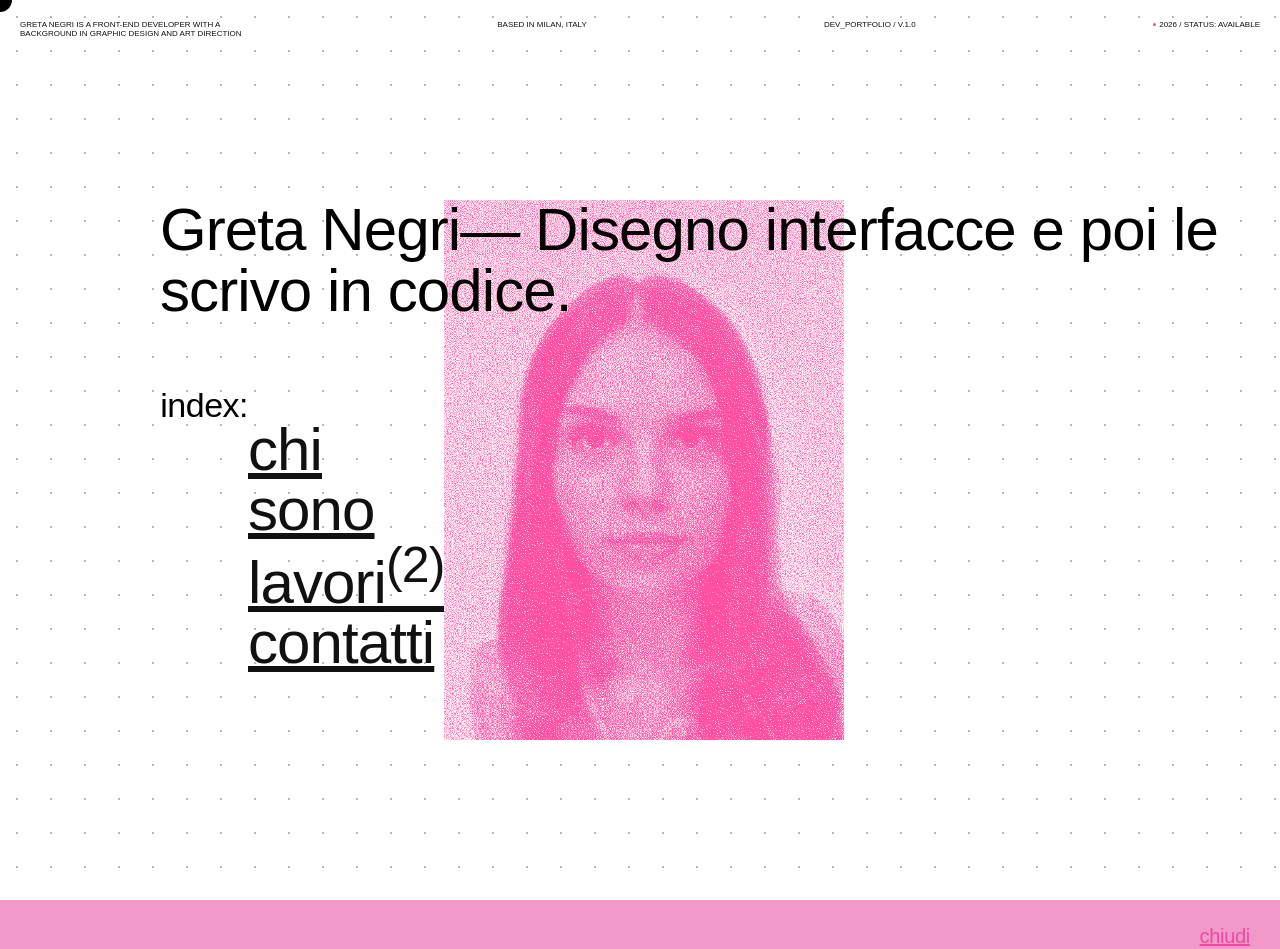
==== commit 34ed17a2: "feat: smooth scroll, entrance animations, scroll-lit about text" ====
--- a/index.html
+++ b/index.html
@@ -137,7 +137,9 @@
             >
           </li>
           <li>
-            <a href="mailto:gretanegri.dev@gmail.com">gretanegri.dev@gmail.com</a>
+            <a href="mailto:gretanegri.dev@gmail.com"
+              >gretanegri.dev@gmail.com</a
+            >
           </li>
         </ul>
       </address>
@@ -145,6 +147,7 @@
 
     <div class="cursor" aria-hidden="true"></div>
 
+    <script src="./src/js/vendor/lenis.min.js"></script>
     <script src="./src/js/main.js"></script>
   </body>
 </html>
--- a/src/css/base.css
+++ b/src/css/base.css
@@ -1,6 +1,6 @@
 /* -------------------------------------------TOKENS------------------------------------------- */
 :root {
-  --color-bg: #f7f5f0;
+  --color-bg: #ffffff;
   --color-text: #111111;
   --color-pink: #f148a3;
   --color-pink-light: #ffd6ec;
@@ -146,7 +146,7 @@
     mix-blend-mode: difference; /* inverte sopra ciò che c'è dietro */
     pointer-events: none; /* ← FONDAMENTALE: non blocca i click */
     transform: translate(-50%, -50%); /* centra il cerchio sulla punta */
-    z-index: 9999; /* sopra tutto */
+    z-index: 10001; /* sopra tutto, anche sopra l'overlay contatti (10000) */
     transition:
       width 0.25s ease,
       height 0.25s ease;
@@ -182,6 +182,52 @@
   }
 }
 
+/* ---------------------------------- SMOOTH SCROLL (Lenis) ---------------------------------- */
+html.lenis,
+html.lenis body {
+  height: auto;
+}
+.lenis.lenis-smooth {
+  scroll-behavior: auto !important; /* niente doppio smooth col CSS nativo */
+}
+.lenis.lenis-smooth [data-lenis-prevent] {
+  overscroll-behavior: contain;
+}
+.lenis.lenis-stopped {
+  overflow: hidden;
+}
+
+/* ---------------------------------- ENTRANCE AL CARICAMENTO ---------------------------------- */
+/* animazione condivisa: l'elemento entra salendo (usata da home e altre pagine).
+   Nota: opacity 0 vive SOLO qui dentro → se l'animazione è spenta
+   (motion-off), l'elemento resta a opacity 1 e la pagina è visibile. */
+@keyframes rise {
+  from {
+    opacity: 0;
+    transform: translateY(1rem);
+  }
+  to {
+    opacity: 1;
+    transform: translateY(0);
+  }
+}
+
+/* classe riutilizzabile: chi ha .reveal entra con la cascata "rise" al load */
+.reveal {
+  animation: rise 1s ease both;
+}
+
+/* ---------------------------------- TESTO ACCESO ALLO SCROLL (#4) ---------------------------------- */
+/* le parole partono opache e prendono colore man mano che scorri.
+   Gli <span class="word"> li crea il JavaScript spezzando il testo. */
+.reveal-text .word {
+  opacity: 0.3;
+  transition: opacity 0.3s ease;
+}
+.reveal-text .word.is-lit {
+  opacity: 1;
+}
+
 /* ---------------------------------- MOTION OFF (globale) ---------------------------------- */
 @media (prefers-reduced-motion: reduce) {
   /* SE l'utente vuole meno movimento... */
@@ -191,7 +237,8 @@
     animation: none !important; /* ...spegni le animazioni */
     transition: none !important;
   }
-  .reveal-load {
+  /* ...e mostra il testo del #4 già pieno, senza effetto */
+  .reveal-text .word {
     opacity: 1;
   }
 }
--- a/src/css/index.css
+++ b/src/css/index.css
@@ -198,81 +198,88 @@
 /* --- RESPONSIVE --- */
 /* ============================================================= */
 @media (max-width: 1024px) {
+  body {
+    min-height: calc(
+      100dvh - 40px
+    ); /* schermo meno i 20+20px di margine dell'html */
+    display: flex;
+    flex-direction: column;
+  }
+
+  main {
+    flex: 1;
+    display: flex;
+  }
+
+  .hero {
+    flex: 1;
+    min-height: 0; /* annulla il 100vh dell'hero, che sforava */
+  }
+  :root {
+    --indent: clamp(1.25rem, 3vw, 8.75rem);
+  }
+
+  .hero h1 {
+    font-size: clamp(1.75rem, 5.5vw, 3.25rem);
+  }
+
+  .hero img {
+    width: clamp(9rem, 34vw, 20rem);
+  }
+
+  .link-list__label {
+    font-size: clamp(1rem, 2.2vw, 2.125rem);
+  }
+
+  .link-list a,
+  .link-list button {
+    font-size: clamp(1.5rem, 5vw, 3.25rem);
+  }
+
+  /* H1 un po' più in alto */
+  .hero h1 {
+    margin-top: -3rem;
+  }
+
+  /* index un po' più a sinistra */
+  .hero .link-list--index {
+    margin-left: -1.5rem;
+  }
+}
+
+/* -------------------------------------------MOBILE------------------------------------------- */
+@media (max-width: 600px) {
   .hero {
     display: flex;
     flex-direction: column;
-    align-items: center;
     justify-content: center;
+    align-items: flex-start;
+    gap: 1.7rem;
+    padding-inline: 1.5rem;
+  }
+
+  .hero h1 {
+    margin: 0;
     text-align: center;
-    gap: 2rem;
-  }
-
-  .hero h1,
-  .hero img,
-  .hero .link-list--index {
-    margin-left: 0;
-    margin-top: 0;
-  }
-
-  /* --- misure fluide: scalano da mobile (min) a tablet (max) --- */
-  .hero h1 {
-    font-size: clamp(2rem, 1.52rem + 2.04vw, 2.5rem);
-    letter-spacing: -0.015rem;
-  }
-
-  .hero__tagline {
-    display: block;
-    font-size: clamp(2rem, 1.52rem + 2.04vw, 2.5rem);
-    font-weight: 500;
-    line-height: 1;
-    max-width: 18ch;
-  }
-
-  .hero__tagline::before {
-    content: none;
   }
 
   .hero img {
-    width: clamp(8.6rem, 3.14rem + 23.4vw, 14.4rem);
+    align-self: center;
   }
 
   .link-list__label {
     display: none;
   }
-
-  .link-list {
-    display: flex;
-    justify-content: center;
-    margin-left: 0;
-  }
-
-  .link-list a,
-  .link-list button {
-    font-size: clamp(1rem, 0.52rem + 2.04vw, 1.5rem);
-  }
-
-  .link-list--index ul {
+  .hero .link-list {
+    display: block;
+  }
+
+  .hero .link-list--index {
+    align-self: center;
+    margin: 0;
+  }
+  .hero .link-list--index ul {
+    align-items: center;
     margin-top: 0;
-    gap: 0.5rem;
-  }
-}
-
-/* -------------------------------------------MOBILE------------------------------------------- */
-@media (max-width: 600px) {
-  /* --- footer nella stessa schermata del main, niente scroll --- */
-  body {
-    min-height: calc(100dvh - 40px); /* -40px = i margini 20px+20px dell'html */
-    display: flex;
-    flex-direction: column;
-  }
-
-  main {
-    flex: 1;
-    display: flex;
-  }
-
-  .hero {
-    flex: 1;
-    min-height: 0;
-  }
-}
+  }
+}
